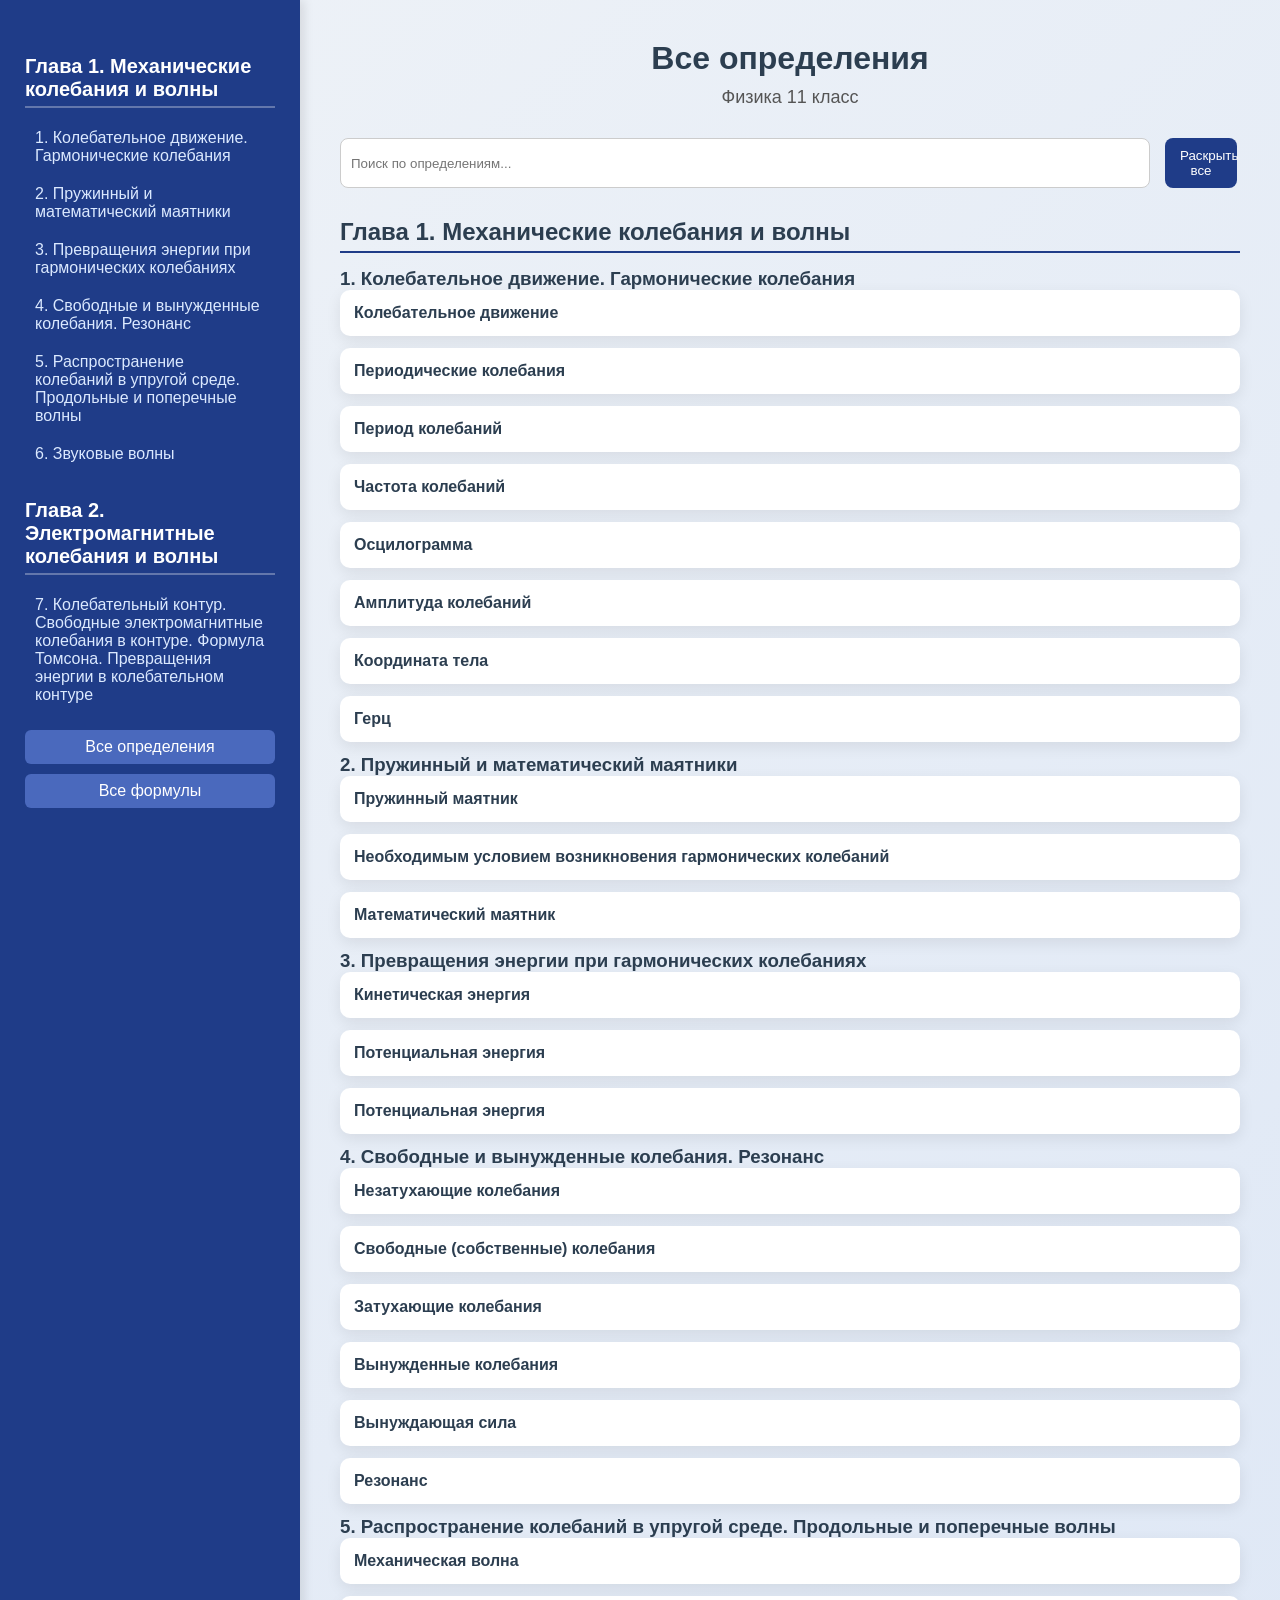
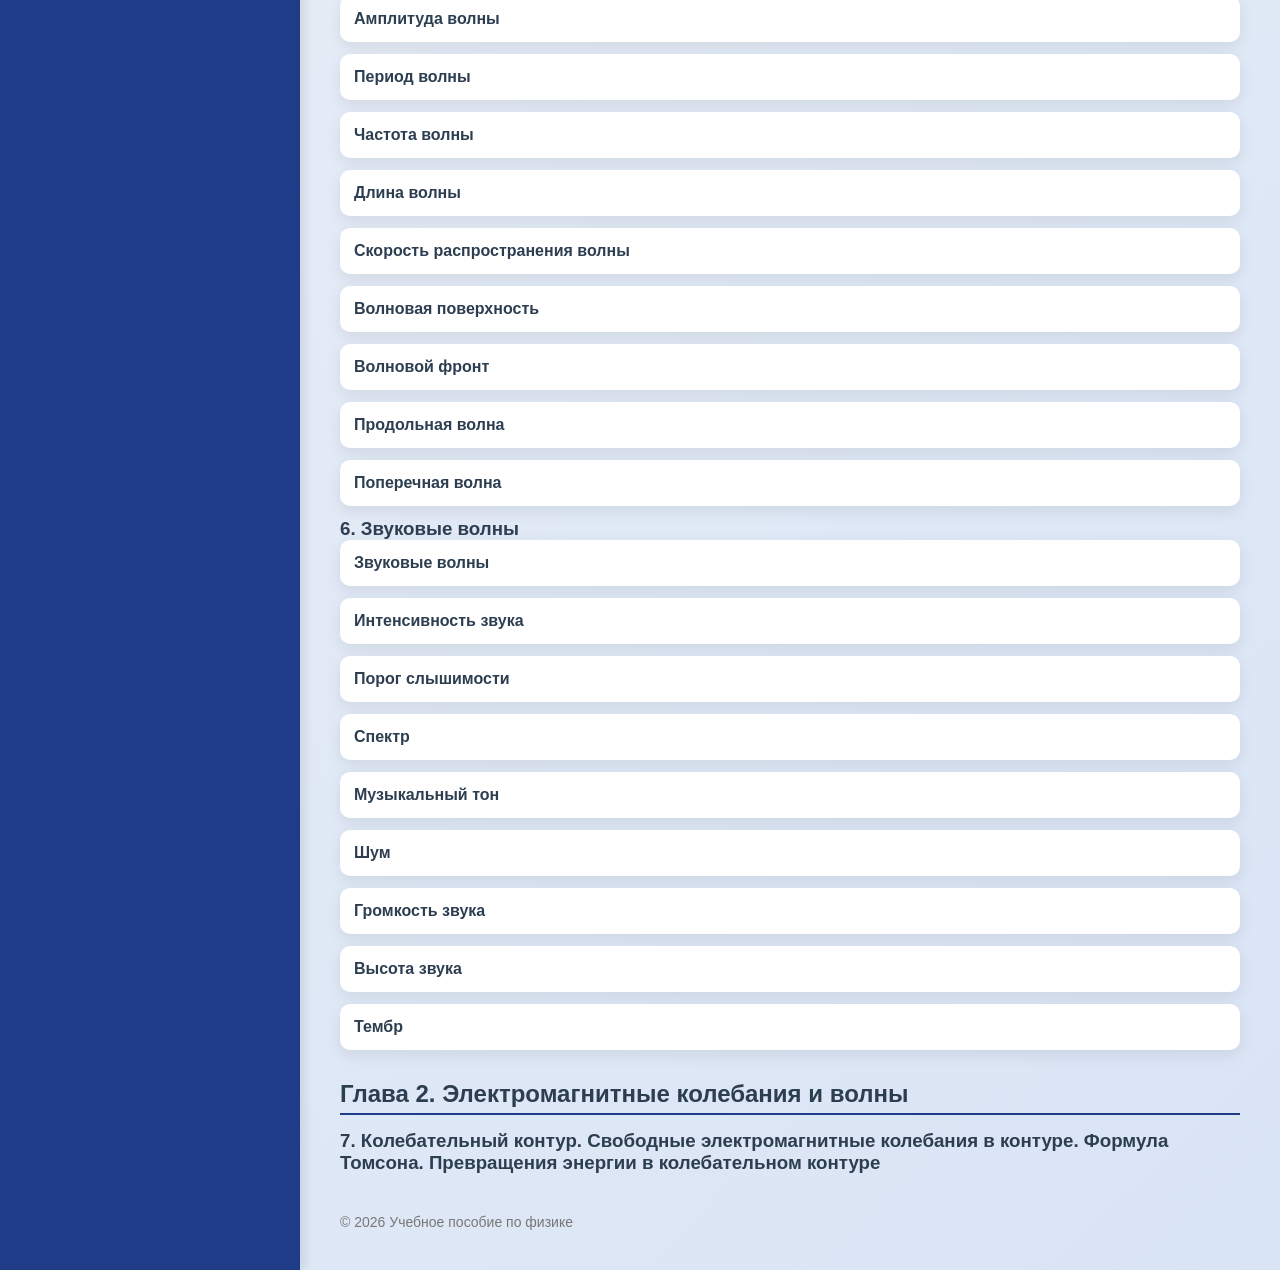
==== definitions.html @ f59d9123 "Добавлена страница определений" ====
<!DOCTYPE html>
<html lang="ru">
<head>
  <meta charset="UTF-8">
  <title>Все определения — Физика 11 класс</title>
  <meta name="viewport" content="width=device-width, initial-scale=1.0">
  <link rel="stylesheet" href="style.css">
</head>

<body>

<aside>
  <h2>Глава 1. Механические колебания и волны</h2>
    <ul class="topic-list">
        <li><a href="topic1.html">1. Колебательное движение. Гармонические колебания</a></li>
        <li><a href="topic2.html">2. Пружинный и математический маятники</a></li>
        <li><a href="topic3.html">3. Превращения энергии при гармонических колебаниях</a></li>
        <li><a href="topic4.html">4. Свободные и вынужденные колебания. Резонанс</a></li>
        <li><a href="topic5.html">5. Распространение колебаний в упругой среде. 
            Продольные и поперечные волны</a></li>
        <li><a href="topic6.html">6. Звуковые волны</a></li>
    </ul>

    <h2>Глава 2. Электромагнитные колебания и волны</h2>
    <ul class="topic-list">
        <li><a href="topic5.html">7. Колебательный контур. Свободные электромагнитные 
            колебания в контуре. Формула Томсона. Превращения энергии в колебательном 
            контуре</a></li>
    </ul>

    <div class="extra-links">
        <a href="definitions.html">Все определения</a>
        <a href="formulas.html">Все формулы</a>
    </div>
</aside>

<main>
  <header>
    <h1>Все определения</h1>
    <p>Физика 11 класс</p>
  </header>

  <div class="controls">
    <input type="text" id="searchInput" placeholder="Поиск по определениям...">
    <button id="toggleBtn">Раскрыть все</button>
  </div>

  <section id="definitions">

    <h2 id="fluctuations">Глава 1. Механические колебания и волны</h2>

    <h3 id="harmonic_fluctuations">1. Колебательное движение. Гармонические колебания</h3>

    <div class="definition">
      <div class="term">Колебательное движение</div>
      <div class="description">
        Движение, повторяющееся через определённые промежутки времени, при котором тело 
        поочерёдно отклоняется от положения равновесия то в одну, то в другую сторону 
        от положения равновесия.
      </div>
    </div>

    <div class="definition">
      <div class="term">Периодические колебания</div>
      <div class="description">
        Колебания, повторяющиеся через равные промежутки времени.
      </div>
    </div>

    <div class="definition">
      <div class="term">Период колебаний</div>
      <div class="description">
        Время за которое тело совершает одно полное колебание.
      </div>
    </div>

    <div class="definition">
      <div class="term">Частота колебаний</div>
      <div class="description">
        Число полных колебаний, совершаемых за единицу времени.
      </div>
    </div>

    <div class="definition">
      <div class="term">Осцилограмма</div>
      <div class="description">
        График зависимости координаты тела от времени при колебательном движении.
      </div>
    </div>

    <div class="definition">
      <div class="term">Амплитуда колебаний</div>
      <div class="description">
        Максимальное отклонение тела от положения равновесия.
      </div>
    </div>

    <div class="definition">
      <div class="term">Координата тела</div>
      <div class="description">
        Расстояние от положения тела до положения равновесия.
      </div>
    </div>

    <div class="definition">
      <div class="term">Герц</div>
      <div class="description">
        Единица измерения частоты колебаний, равная одному колебанию в секунду.
      </div>
    </div>

    <h3 id="pendulum">2. Пружинный и математический маятники</h3>

    <div class="definition">
      <div class="term">Пружинный маятник</div>
      <div class="description">
        Простейшая колебательная система, состоящая из тела с прикрепленной к нему пружиной, связывающей тело и опору.
      </div>
    </div>

    <div class="definition">
      <div class="term">Необходимым условием возникновения гармонических колебаний</div>
      <div class="description">
        Действие возвращающей силы, направленной к положению равновесия 
        и прямо пропорциональной смещению тела от положения равновесия.
      </div>
    </div>

    <div class="definition">
      <div class="term">Математический маятник</div>
      <div class="description">
        Простейшая колебательная система, состоящая из невесомой нерастяжимой нити и тела, подвешенного на ней.
      </div>
    </div>
    
    <h3 id="energy_transitions">3. Превращения энергии при гармонических колебаниях</h3>

    <div class="definition">
      <div class="term">Кинетическая энергия</div>
      <div class="description">
        Энергия, которой обладает тело при его движении.
      </div>
    </div>

    <div class="definition">
      <div class="term">Потенциальная энергия</div>
      <div class="description">
        Энергия, которой обладает тело в поле силы, зависящая от положения тела.
      </div>
    </div>

    <div class="definition">
      <div class="term">Потенциальная энергия</div>
      <div class="description">
        Энергия, которой обладает тело в поле силы, зависящая от положения тела.
      </div>
    </div>
    
    <h3 id="forced_oscillations">4. Свободные и вынужденные колебания. Резонанс</h3>

    <div class="definition">
      <div class="term">Незатухающие колебания</div>
      <div class="description">
        Колебания, которые не изменяются со временем, т.е. амплитуда колебаний остается постоянной.
      </div>
    </div>

    <div class="definition">
      <div class="term">Свободные (собственные) колебания</div>
      <div class="description">
        Незатухающие колебания, которые совершает система около положения устойчивого
        равновесия под действием внутренних сил после того, как она была выведена из
         состояния равновесия и предоставлена самой себе.
      </div>
    </div>

    <div class="definition">
      <div class="term">Затухающие колебания</div>
      <div class="description">
        Колебания, амплитуда которых уменьшается с течением времени
        вследствие потери энергии колебательной системой.
      </div>
    </div>

    <div class="definition">
      <div class="term">Вынужденные колебания</div>
      <div class="description">
        Колебания, возникающие под действием внешней периодической силы.
      </div>
    </div>

    <div class="definition">
      <div class="term">Вынуждающая сила</div>
      <div class="description">
        Внешняя периодическая сила, вызывающая вынужденные колебания.
      </div>
    </div>

    <div class="definition">
      <div class="term">Резонанс</div>
      <div class="description">
        Явление резкого возрастания амплитуды вынужденных колебаний 
        при приближении частоты w внешней силы, действующей 
        на колебательную систему, к частоте собственных колебаний системы.
      </div>
    </div>
    
    <h3 id="wave_propagation">5. Распространение колебаний в упругой среде. 
            Продольные и поперечные волны</h3>

    <div class="definition">
      <div class="term">Механическая волна</div>
      <div class="description">
        Процесс распространения колебаний в упругой среде, который
         сопровождается передачей энергии от одной точки среды к другой.
      </div>
    </div>

    <div class="definition">
      <div class="term">Амплитуда волны</div>
      <div class="description">
        Модуль максимального смещения точек среды от положений равновесия 
        при колебаниях.
      </div>
    </div>

    <div class="definition">
      <div class="term">Период волны</div>
      <div class="description">
        Время одного колебания (период колебаний точек среды 
        равен периоду колебаний источника волны).
      </div>
    </div>

    <div class="definition">
      <div class="term">Частота волны</div>
      <div class="description">
        Число колебаний, совершаемых данной системой в
        единицу времени.
      </div>
    </div>

    <div class="definition">
      <div class="term">Длина волны</div>
      <div class="description">
        Расстояние, на которое возмущение распространяется за промежуток 
        времени, равный периоду колебаний источника волны.
      </div>
    </div>

    <div class="definition">
      <div class="term">Скорость распространения волны</div>
      <div class="description">
        Скорость распространения колебаний в упругой среде.
      </div>
    </div>

    <div class="definition">
      <div class="term">Волновая поверхность</div>
      <div class="description">
        Поверхность, все точки которой колеблются в одинаковых фазах, 
        т. е. это поверхность равных фаз.
      </div>
    </div>

    <div class="definition">
      <div class="term">Волновой фронт</div>
      <div class="description">
        Геометрическое место точек, до кооторых доходят колебания к 
        моменту времени t.
      </div>
    </div>

    <div class="definition">
      <div class="term">Продольная волна</div>
      <div class="description">
        Волна, при которой смещения частиц среды происходят вдоль направления распространения волны.
      </div>
    </div>

    <div class="definition">
      <div class="term">Поперечная волна</div>
      <div class="description">
        Волна, при которой смещения частиц среды происходят перпендикулярно направлению распространения волны.
      </div>
    </div>
    
    <h3 id="sound_waves">6. Звуковые волны</h3>

    <div class="definition">
      <div class="term">Звуковые волны</div>
      <div class="description">
        Механические волны, распространяющиеся в газах, жидкостях и твердых телах, 
        которые воспринимаются человеческим ухом как звук.
      </div>
    </div>

    <div class="definition">
      <div class="term">Интенсивность звука</div>
      <div class="description">
        Энергия переносвимая звуковой волной через единицу площади в единицу времени.
      </div>
    </div>

    <div class="definition">
      <div class="term">Порог слышимости</div>
      <div class="description">
        Минимальная интенсивность звука, при которой человек перестает
        воспринимать звук.
      </div>
    </div>

    <div class="definition">
      <div class="term">Спектр</div>
      <div class="description">
        Набор частот звуков различных колебаний, образующих данный 
        звуковой сигнал.
      </div>
    </div>

    <div class="definition">
      <div class="term">Музыкальный тон</div>
      <div class="description">
        Звук, состоящий из одной основной частоты и гармонических колебаний.
      </div>
    </div>

    <div class="definition">
      <div class="term">Шум</div>
      <div class="description">
        Наложение большого числа колебаний с близкими амплитудами, 
        но различными частотами.
      </div>
    </div>

        <div class="definition">
      <div class="term">Громкость звука</div>
      <div class="description">
        Субъективное восприятие интенсивности звука человеком 
        (зависит от чувствительности уха и интенсивности звука).
      </div>
    </div>
    
    <div class="definition">
      <div class="term">Высота звука</div>
      <div class="description">
        Определяется частотой звуковых колебаний, обладающих 
        наибольшей интенсивностью в спектре.
      </div>
    </div>

    <div class="definition">
      <div class="term">Тембр</div>
      <div class="description">
        Определяется спектром звуковых колебаний, т.е. совокупностью 
        частот и амплитуд гармонических колебаний, составляющих звук.
      </div>
    </div>

    <h2 id="waves">Глава 2. Электромагнитные колебания и волны</h2>
    
    <h3 id="oscillatory_circuit">7. Колебательный контур. Свободные электромагнитные 
            колебания в контуре. Формула Томсона. Превращения энергии в колебательном 
            контуре</h3>

    

  </section>

  <footer>
    © 2026 Учебное пособие по физике
  </footer>

</main>

<script src="definitions.js"></script>
</body>
</html>
---- style.css ----
* {
  margin: 0;
  padding: 0;
  box-sizing: border-box;
  font-family: "Segoe UI", sans-serif;
}

body {
  background: linear-gradient(135deg, #eef2f7, #d9e4f5);
  color: #2c3e50;
  display: flex;
  min-height: 100vh;
}

/* Левое меню */
aside {
  width: 300px;
  background: #1f3c88;
  color: white;
  padding: 25px;
  box-shadow: 4px 0 10px rgba(0, 0, 0, 0.1);
}

aside h2 {
  margin-bottom: 15px;
  font-size: 20px;
  border-bottom: 2px solid rgba(255, 255, 255, 0.3);
  padding-bottom: 5px;
}

.topic-list {
  list-style: none;
  margin-bottom: 20px;
}

.topic-list li {
  margin: 8px 0;
}

.topic-list a {
  text-decoration: none;
  color: #dbe9ff;
  padding: 6px 10px;
  display: block;
  border-radius: 6px;
  transition: all 0.3s ease;
}

.topic-list a:hover {
  background-color: #4a69bd;
  transform: translateX(5px);
  color: white;
}

.extra-links a {
  display: block;
  margin-top: 10px;
  padding: 8px 10px;
  background: #4a69bd;
  color: white;
  text-decoration: none;
  border-radius: 6px;
  text-align: center;
  transition: 0.3s;
}

.extra-links a:hover {
  background: #6a89cc;
}

/* Основная часть */
main {
  flex: 1;
  padding: 40px;
}

header {
  margin-bottom: 30px;
}

header h1 {
  font-size: 32px;
  margin-bottom: 10px;
  text-align: center;
}

header p {
  font-size: 18px;
  color: #555;
  text-align: center;
}

.hero-image {
  margin: 25px 0;
  text-align: center;
}

.hero-image img {
  max-width: 400px;
  width: 100%;
  border-radius: 15px;
  box-shadow: 0 10px 25px rgba(0, 0, 0, 0.15);
}

.intro {
  font-size: 18px;
  line-height: 1.6;
  background: white;
  padding: 20px;
  border-radius: 12px;
  box-shadow: 0 5px 15px rgba(0, 0, 0, 0.08);
}

footer {
  margin-top: 40px;
  font-size: 14px;
  color: #777;
}

/* === СТРАНИЦА ОПРЕДЕЛЕНИЙ === */

.controls {
  display: flex;
  gap: 15px;
  margin-bottom: 25px;
  flex-wrap: wrap;
  width: 100%;
}

.controls input {
  padding: 10px;
  width: 90%;
  border-radius: 8px;
  border: 1px solid #ccc;
}

.controls button {
  width: 8%;
  padding: 10px 15px;
  border-radius: 8px;
  border: none;
  background: #1f3c88;
  color: white;
  cursor: pointer;
  transition: 0.3s;
}

.controls button:hover {
  background: #4a69bd;
}

.definition {
  background: white;
  margin-bottom: 12px;
  border-radius: 10px;
  box-shadow: 0 5px 15px rgba(0, 0, 0, 0.08);
  overflow: hidden;
  transition: 0.3s;
}

.term {
  padding: 14px;
  font-weight: 600;
  cursor: pointer;
  transition: 0.3s;
}

.term:hover {
  background: #eaf0ff;
}

.description {
  max-height: 0;
  overflow: hidden;
  padding: 0 14px;
  background: #f8faff;
  transition: all 0.3s ease;
}

.description.open {
  max-height: 300px;
  padding: 14px;
}

h2 {
  margin-top: 30px;
  margin-bottom: 15px;
  border-bottom: 2px solid #1f3c88;
  padding-bottom: 5px;
}

/* Адаптивность */
@media (max-width: 900px) {
  body {
    flex-direction: column;
  }

  aside {
    width: 100%;
  }
}
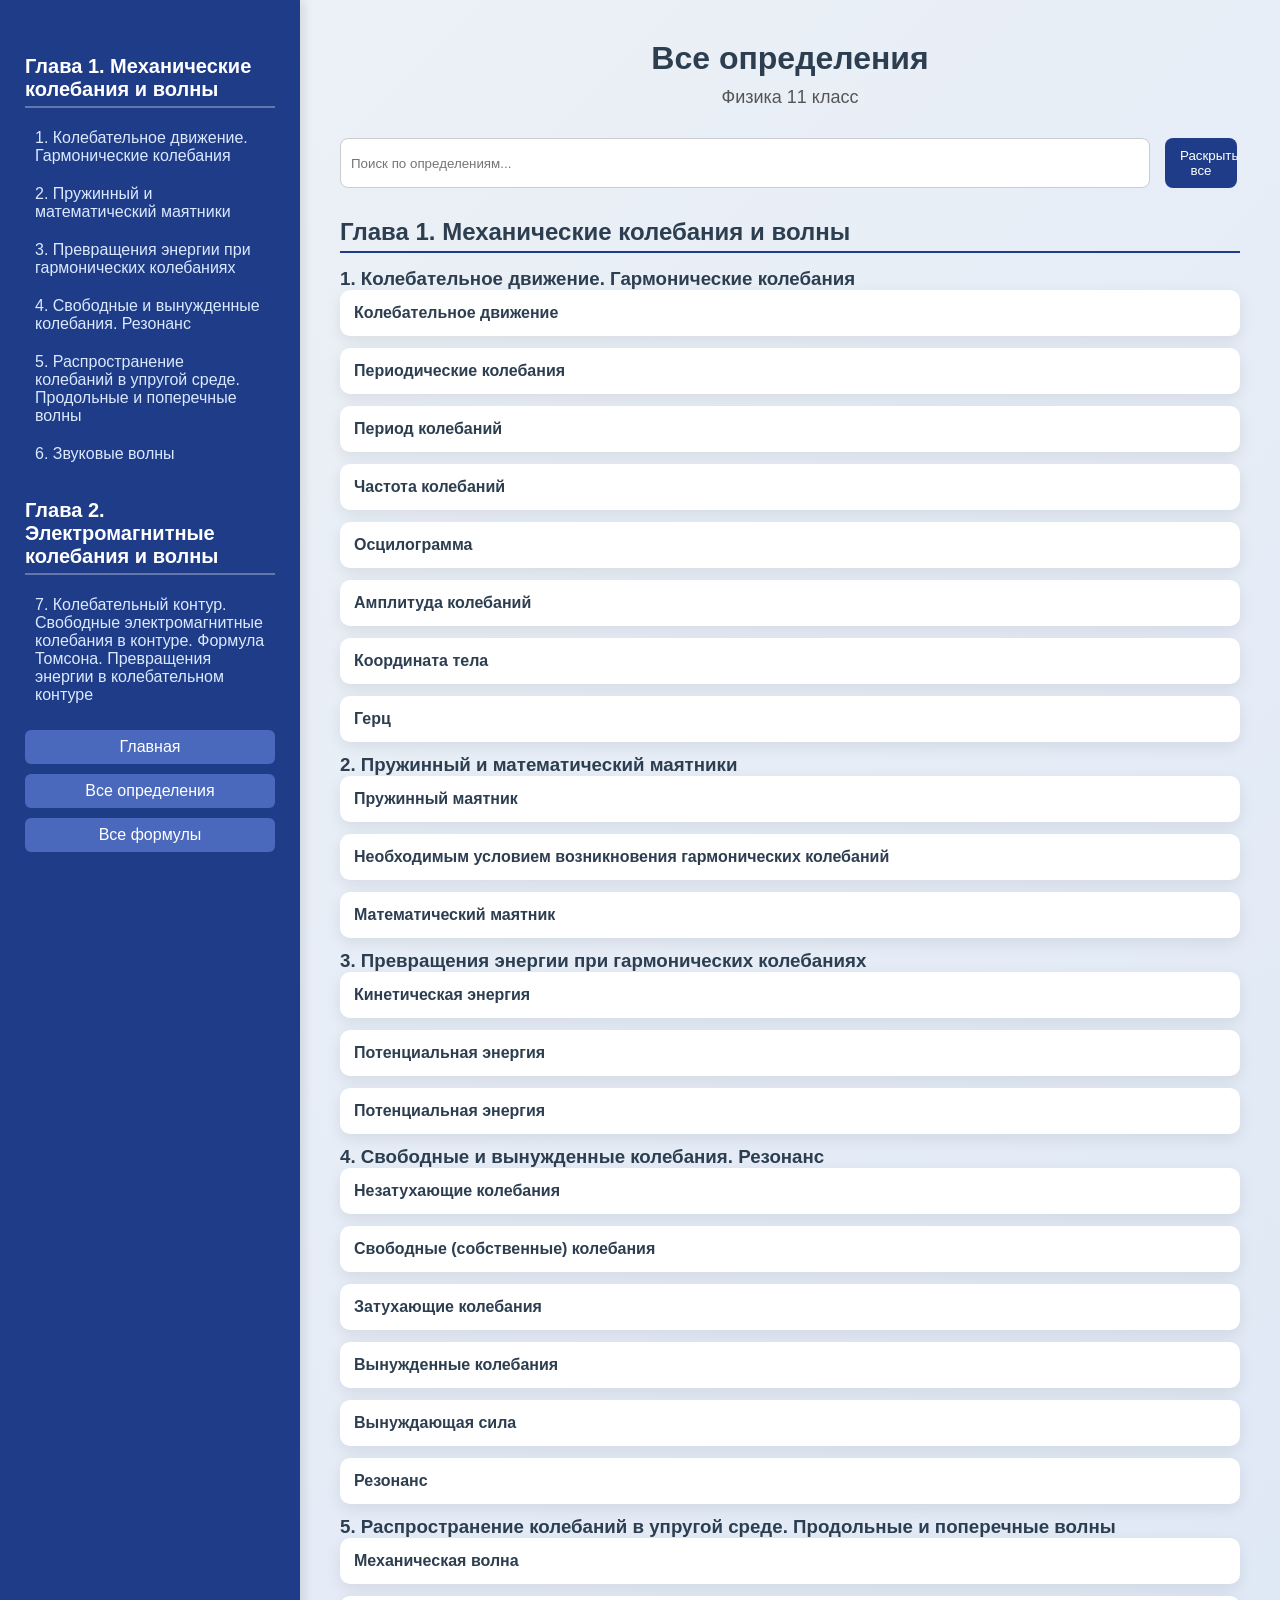
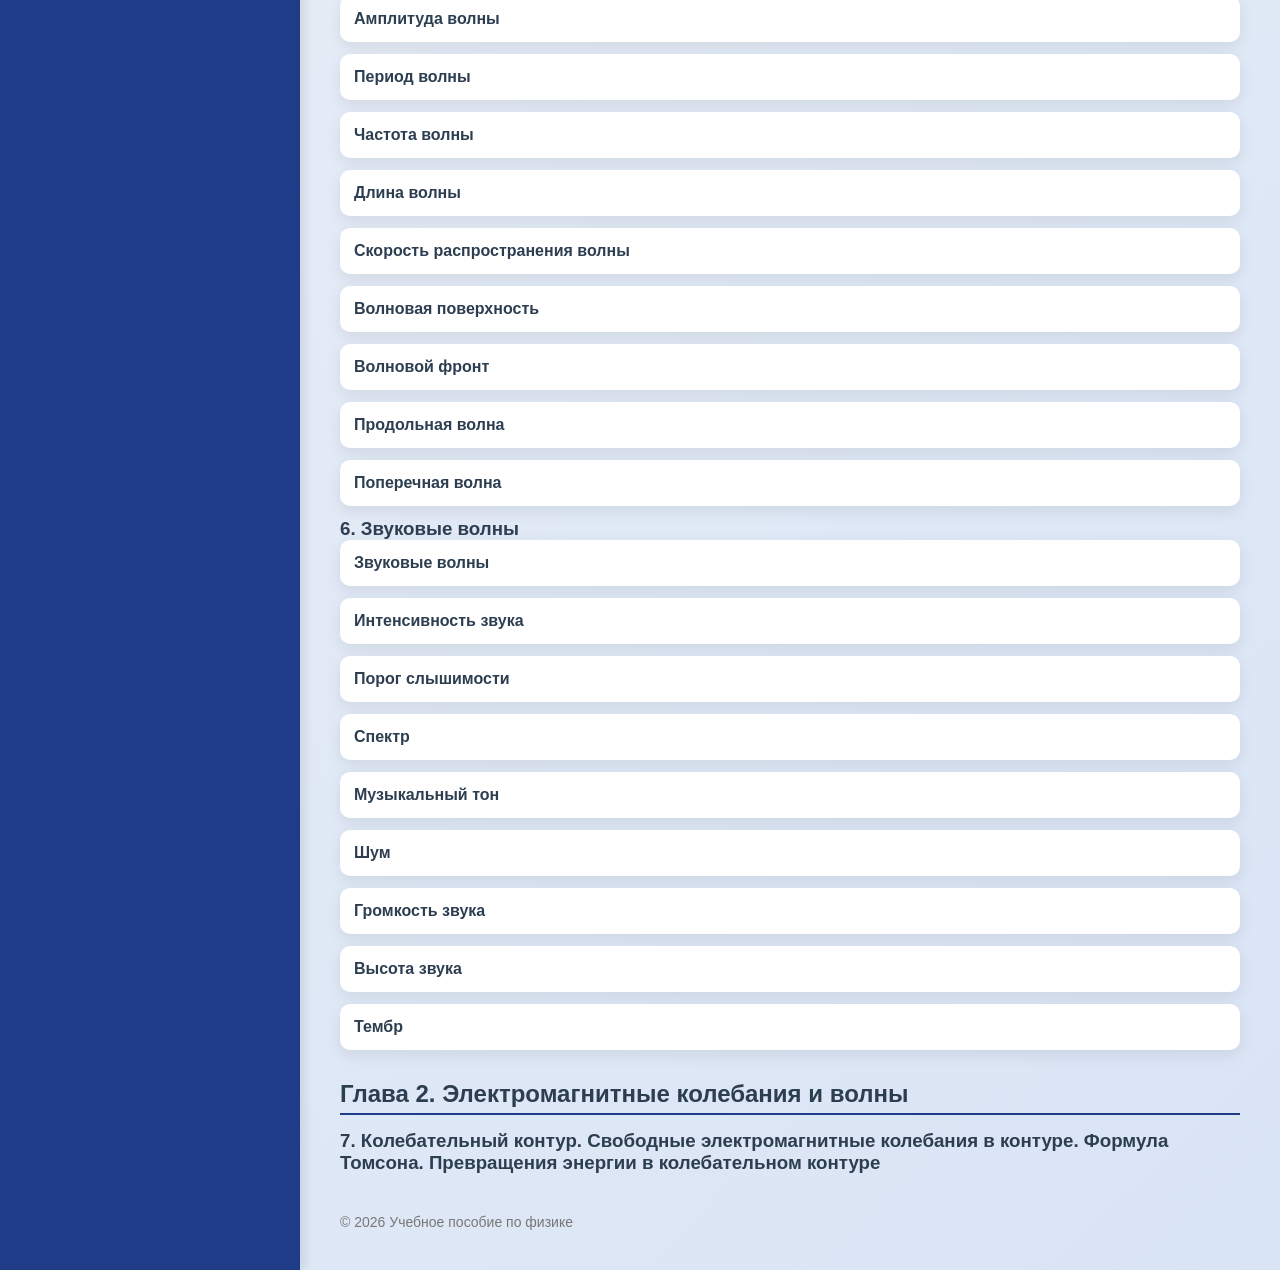
==== commit d3d5358d: "Добавил кнопку "Главная"" ====
--- a/definitions.html
+++ b/definitions.html
@@ -29,6 +29,7 @@
     </ul>
 
     <div class="extra-links">
+        <a href="index.html">Главная</a>
         <a href="definitions.html">Все определения</a>
         <a href="formulas.html">Все формулы</a>
     </div>
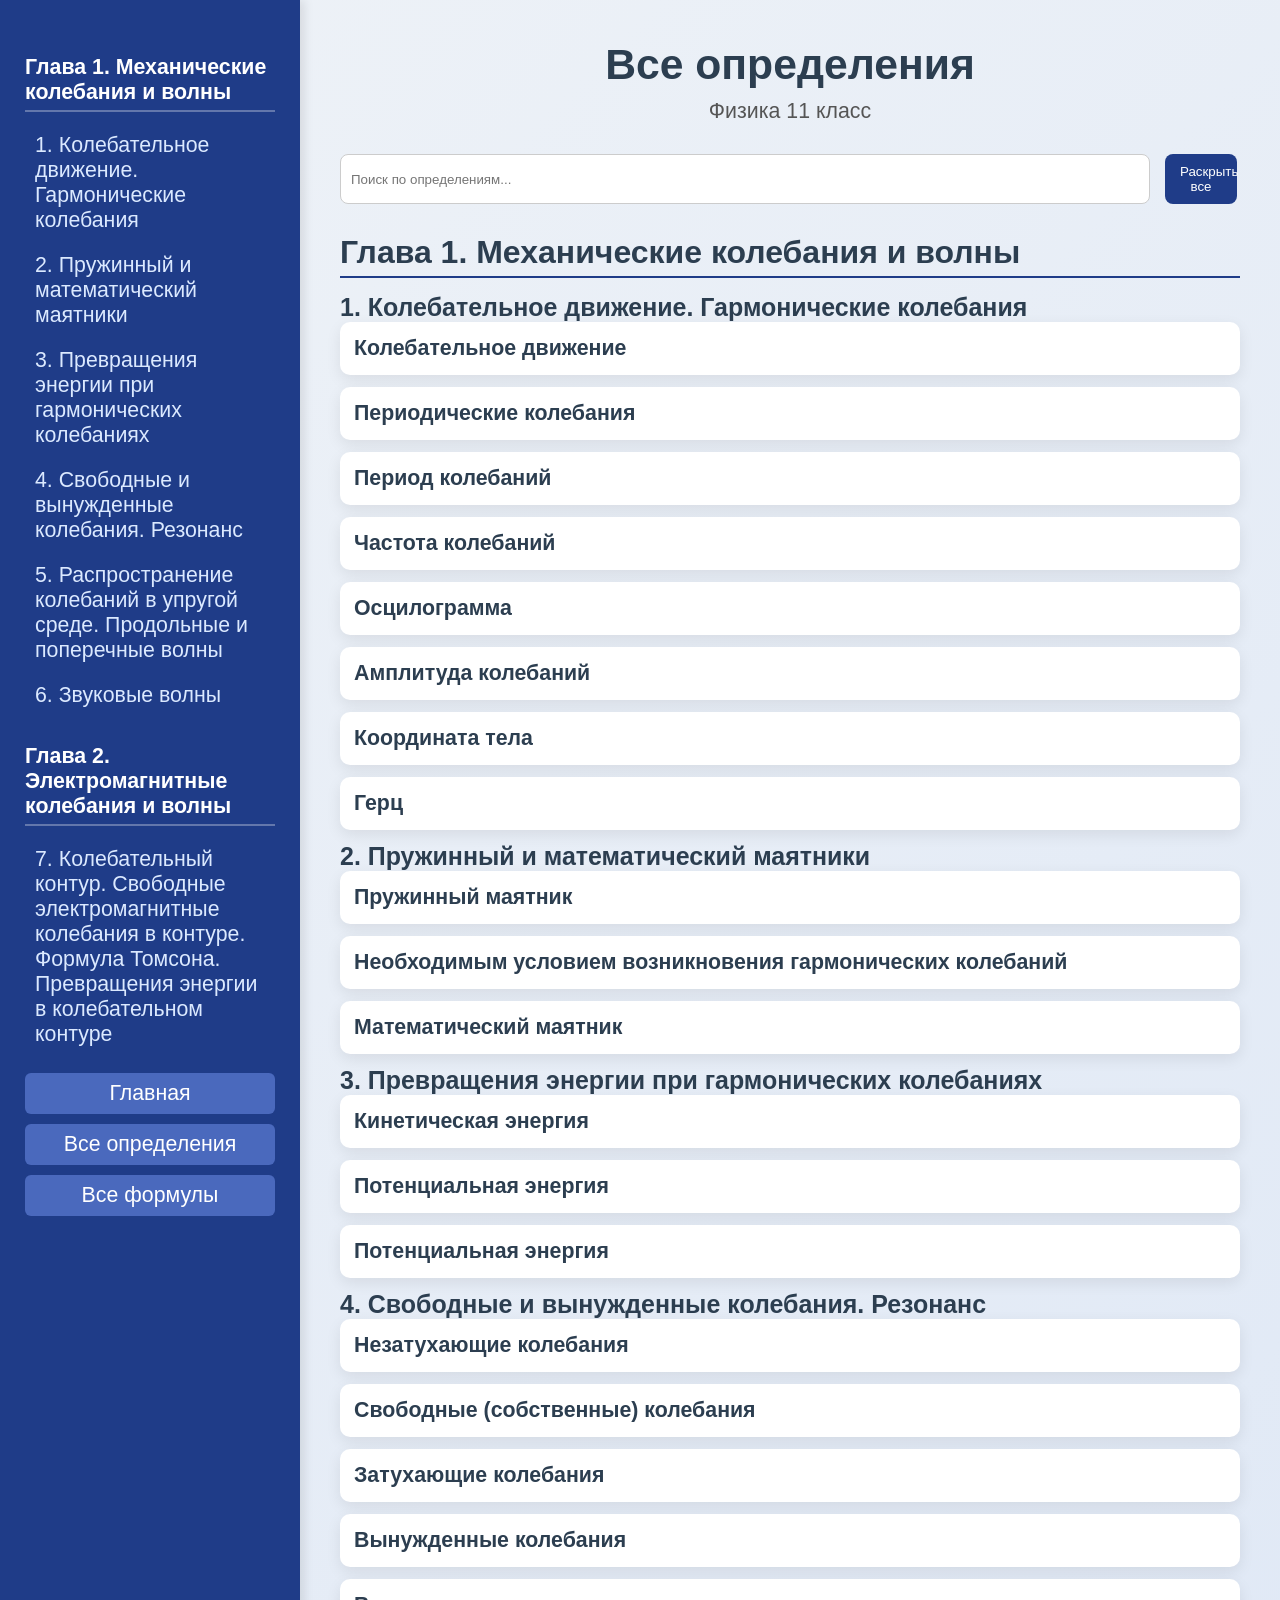
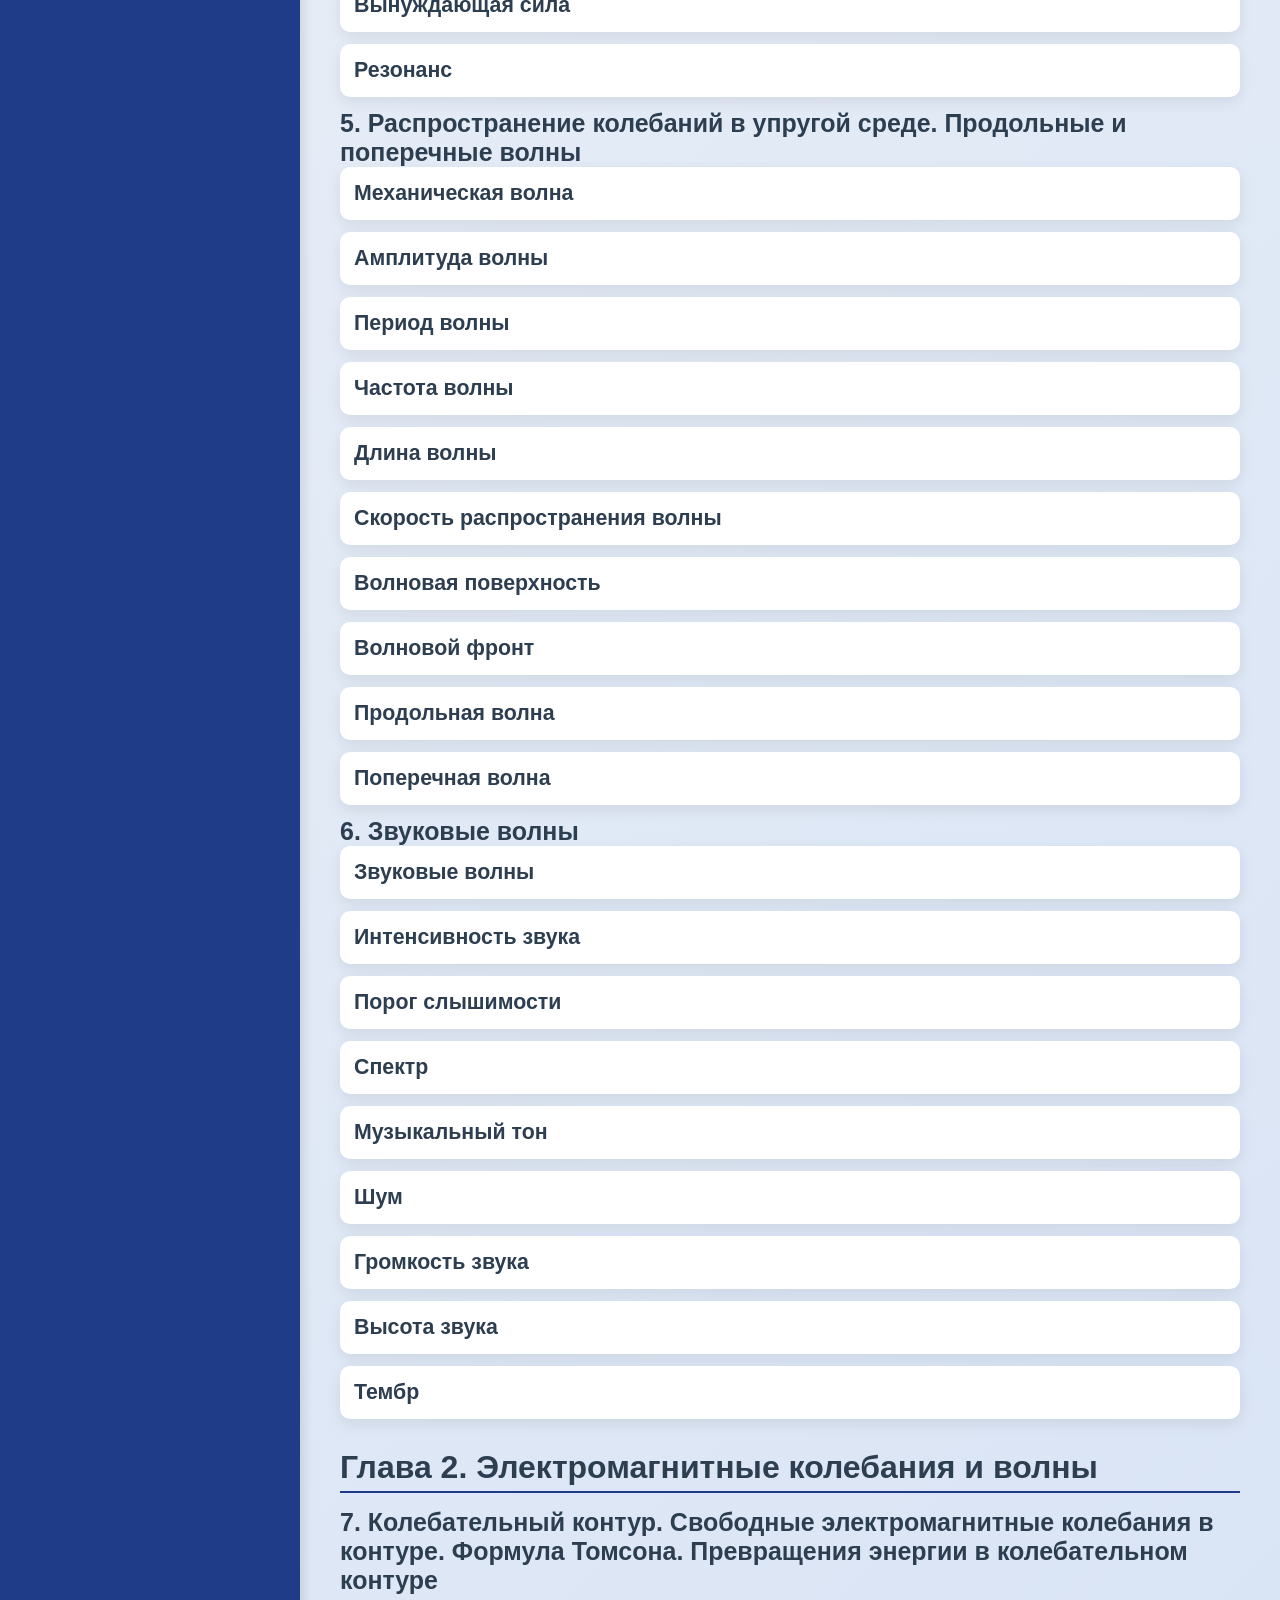
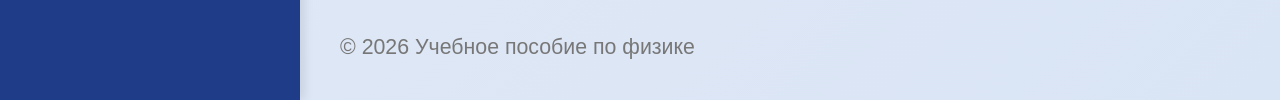
==== commit 342dd0b7: "Поправил текст" ====
--- a/definitions.html
+++ b/definitions.html
@@ -12,18 +12,18 @@
 <aside>
   <h2>Глава 1. Механические колебания и волны</h2>
     <ul class="topic-list">
-        <li><a href="topic1.html">1. Колебательное движение. Гармонические колебания</a></li>
-        <li><a href="topic2.html">2. Пружинный и математический маятники</a></li>
-        <li><a href="topic3.html">3. Превращения энергии при гармонических колебаниях</a></li>
-        <li><a href="topic4.html">4. Свободные и вынужденные колебания. Резонанс</a></li>
-        <li><a href="topic5.html">5. Распространение колебаний в упругой среде. 
+        <li><a href="chapters/chapter_1.html" id="link-chapter_1">1. Колебательное движение. Гармонические колебания</a></li>
+        <li><a href="chapters/chapter_2.html" id="link-chapter_2">2. Пружинный и математический маятники</a></li>
+        <li><a href="chapters/chapter_3.html" id="link-chapter_3">3. Превращения энергии при гармонических колебаниях</a></li>
+        <li><a href="chapters/chapter_4.html" id="link-chapter_4">4. Свободные и вынужденные колебания. Резонанс</a></li>
+        <li><a href="chapters/chapter_5.html" id="link-chapter_5">5. Распространение колебаний в упругой среде. 
             Продольные и поперечные волны</a></li>
-        <li><a href="topic6.html">6. Звуковые волны</a></li>
+        <li><a href="chapters/chapter_6.html" id="link-chapter_6">6. Звуковые волны</a></li>
     </ul>
 
     <h2>Глава 2. Электромагнитные колебания и волны</h2>
     <ul class="topic-list">
-        <li><a href="topic5.html">7. Колебательный контур. Свободные электромагнитные 
+        <li><a href="chapters/chapter_7.html" id="link-chapter_7">7. Колебательный контур. Свободные электромагнитные 
             колебания в контуре. Формула Томсона. Превращения энергии в колебательном 
             контуре</a></li>
     </ul>
@@ -375,5 +375,33 @@
 </main>
 
 <script src="definitions.js"></script>
+<script>
+    (function() {
+        const currentChapterId = 'chapter_1';
+        
+        let viewedChapters = JSON.parse(localStorage.getItem('viewedChapters')) || [];
+        if (!viewedChapters.includes(currentChapterId)) {
+            viewedChapters.push(currentChapterId);
+            localStorage.setItem('viewedChapters', JSON.stringify(viewedChapters));
+        }
+        
+        function markVisitedChapters() {
+            const links = document.querySelectorAll('.topic-list a');
+            links.forEach(link => {
+                const linkId = link.id;
+                if (linkId) {
+                    const chapterId = linkId.replace('link-', '');
+                    if (viewedChapters.includes(chapterId) && chapterId !== currentChapterId) {
+                        link.classList.add('visited');
+                    } else {
+                        link.classList.remove('visited');
+                    }
+                }
+            });
+        }
+        
+        document.addEventListener('DOMContentLoaded', markVisitedChapters);
+    })();
+    </script>
 </body>
 </html>
--- a/style.css
+++ b/style.css
@@ -6,6 +6,7 @@
 }
 
 body {
+  font-size: 16pt;
   background: linear-gradient(135deg, #eef2f7, #d9e4f5);
   color: #2c3e50;
   display: flex;
@@ -23,7 +24,7 @@
 
 aside h2 {
   margin-bottom: 15px;
-  font-size: 20px;
+  font-size: 16pt;
   border-bottom: 2px solid rgba(255, 255, 255, 0.3);
   padding-bottom: 5px;
 }
@@ -79,13 +80,13 @@
 }
 
 header h1 {
-  font-size: 32px;
+  font-size: 32pt;
   margin-bottom: 10px;
   text-align: center;
 }
 
 header p {
-  font-size: 18px;
+  font-size: 16pt;
   color: #555;
   text-align: center;
 }
@@ -103,7 +104,7 @@
 }
 
 .intro {
-  font-size: 18px;
+  font-size: 16pt;
   line-height: 1.6;
   background: white;
   padding: 20px;
@@ -113,7 +114,7 @@
 
 footer {
   margin-top: 40px;
-  font-size: 14px;
+  font-size: 16pt;
   color: #777;
 }
 
@@ -154,11 +155,11 @@
   margin-bottom: 12px;
   border-radius: 10px;
   box-shadow: 0 5px 15px rgba(0, 0, 0, 0.08);
-  overflow: hidden;
   transition: 0.3s;
 }
 
 .term {
+  overflow: visible;
   padding: 14px;
   font-weight: 600;
   cursor: pointer;
@@ -170,16 +171,14 @@
 }
 
 .description {
-  max-height: 0;
-  overflow: hidden;
-  padding: 0 14px;
+  display: none;
+  padding: 14px;
   background: #f8faff;
-  transition: all 0.3s ease;
+  overflow: visible;
 }
 
 .description.open {
-  max-height: 300px;
-  padding: 14px;
+  display: block;
 }
 
 h2 {
@@ -189,6 +188,56 @@
   padding-bottom: 5px;
 }
 
+/* Формулы */
+.formulas {
+  max-width: 900px;
+  margin: auto;
+  font-family: "Times New Roman", serif;
+  line-height: 1.6;
+}
+
+.formula-block {
+  background: #f9f9f9;
+  padding: 20px;
+  margin: 20px 0;
+  border-left: 5px solid #2c3e50;
+  border-radius: 8px;
+}
+
+/* ВИДЕО */
+
+.video-block {
+  background: white;
+  border-radius: 16px;
+  padding: 20px;
+  margin-bottom: 30px;
+  box-shadow: 0 6px 18px rgba(0, 0, 0, 0.1);
+  border: 2px solid #f5c542;
+}
+
+.video-block h2 {
+  text-align: center;
+  margin-bottom: 20pt;
+  color: #1f3c88;
+}
+
+.video-block video {
+  width: 100%;
+  border-radius: 12px;
+  display: block;
+}
+
+.video-download {
+  text-align: center;
+  margin-top: 10px;
+}
+
+.video-download a {
+  text-decoration: none;
+  color: #1f3c88;
+  font-weight: 600;
+}
+
 /* Адаптивность */
 @media (max-width: 900px) {
   body {
